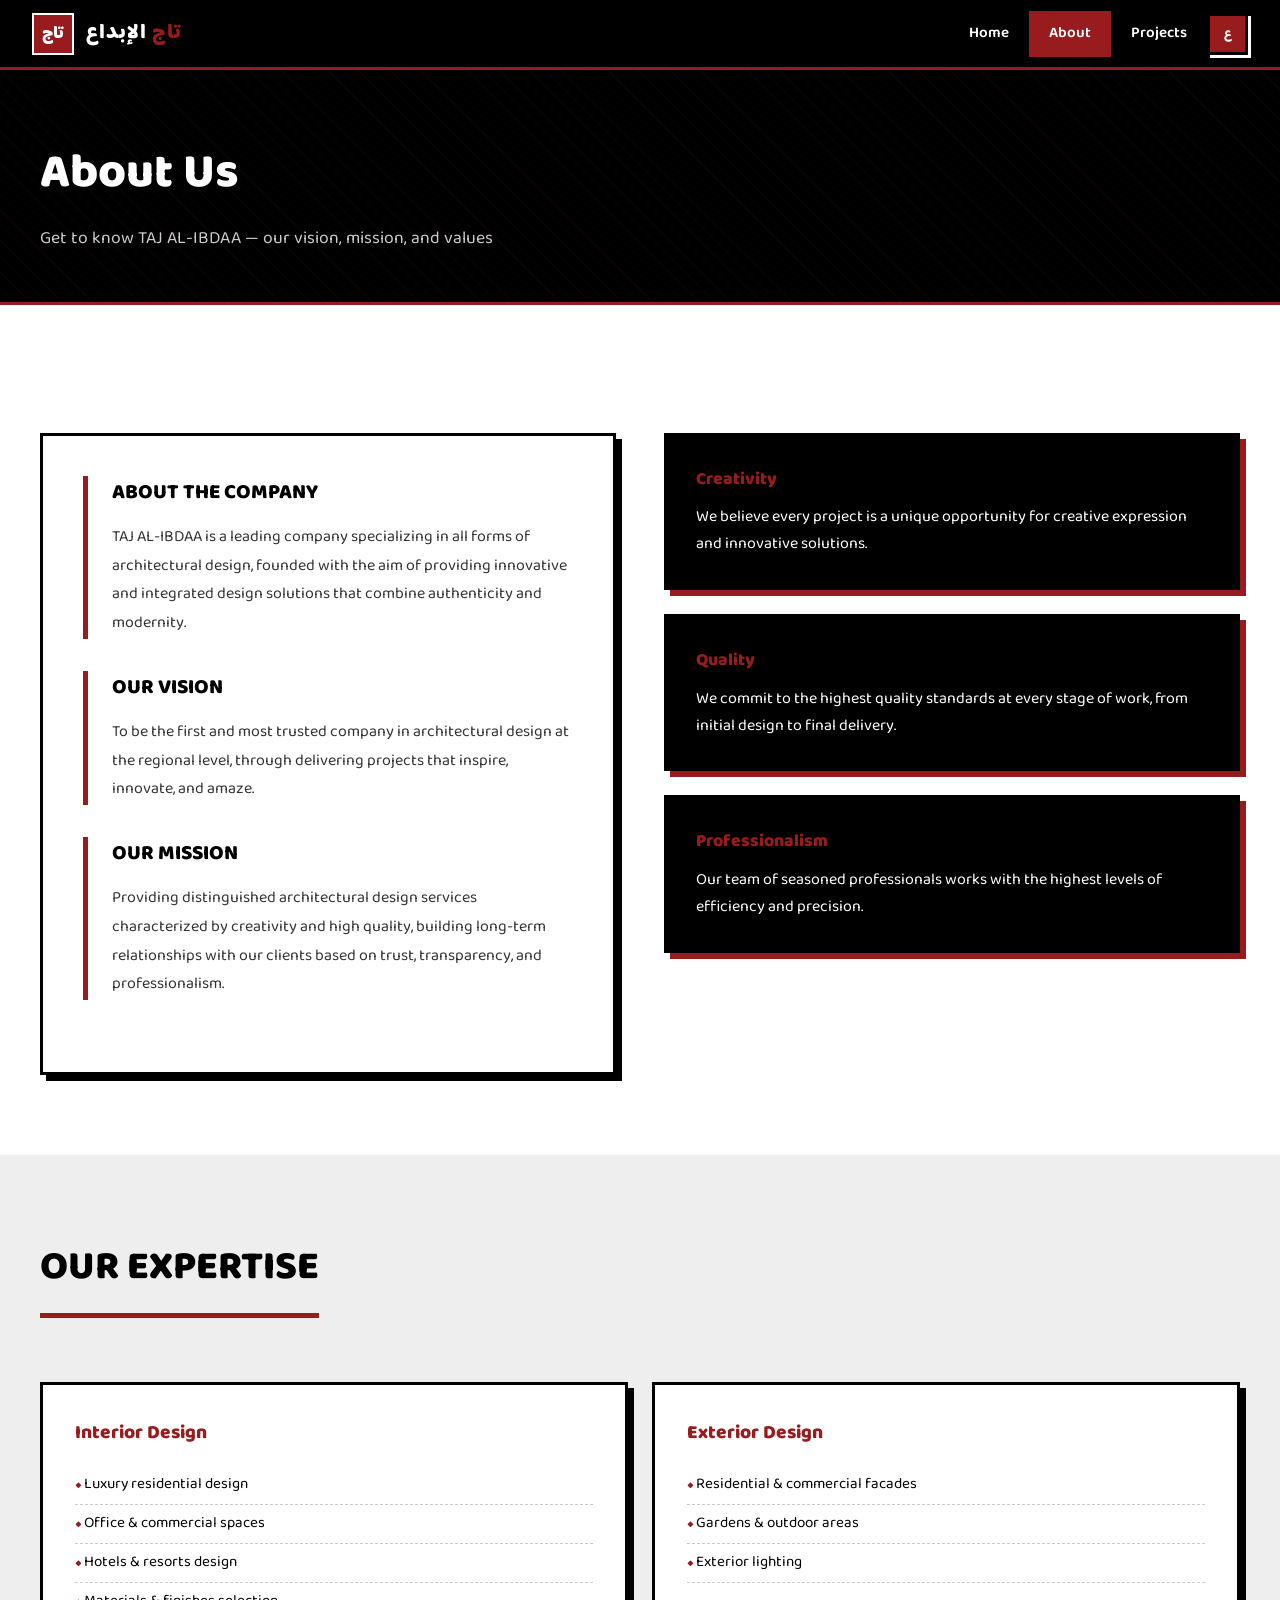
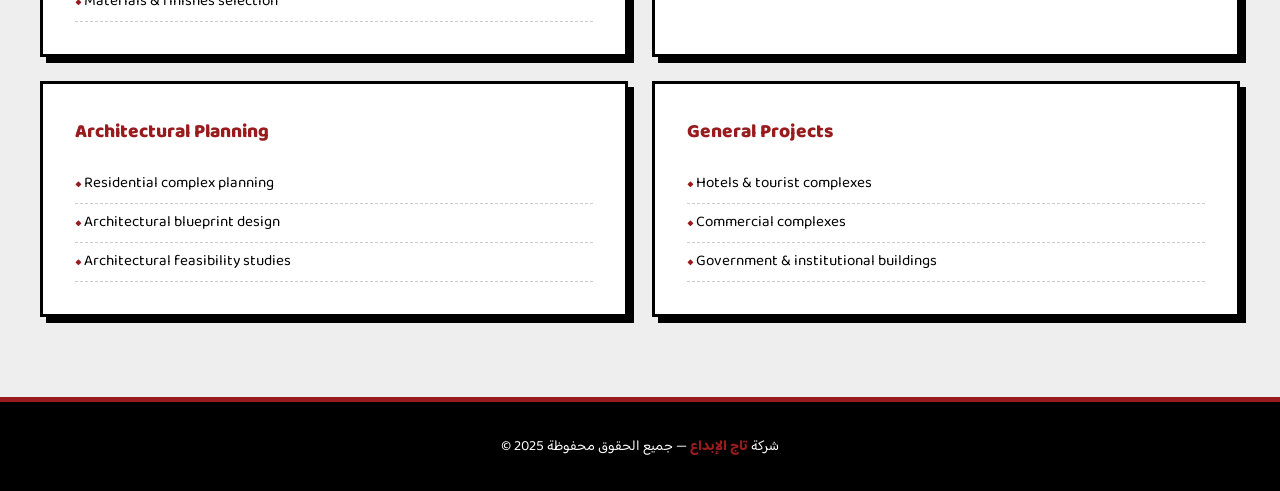
==== about.html @ f5212aac "Add files via upload" ====
<!DOCTYPE html>
<html lang="ar" dir="rtl">
<head>
<meta charset="UTF-8"><meta name="viewport" content="width=device-width, initial-scale=1.0">
<title>من نحن | تاج الإبداع</title>
<link rel="stylesheet" href="style.css">
<style>
.about-grid{display:grid;grid-template-columns:1fr 1fr;gap:3rem;margin-top:3rem}
.about-left{border:var(--border);padding:2.5rem;box-shadow:var(--shadow)}
.about-block{border-right:5px solid var(--red);padding-right:1.5rem;margin-bottom:2rem}
html[dir="ltr"] .about-block{border-right:none;border-left:5px solid var(--red);padding-right:0;padding-left:1.5rem}
.about-block h3{font-size:1.3rem;font-weight:800;text-transform:uppercase;margin-bottom:.8rem}
.about-block p{font-size:1rem;line-height:1.8;color:var(--gray-mid)}
.about-right{display:flex;flex-direction:column;gap:1.5rem}
.value-card{background:var(--black);color:var(--white);border:var(--border);padding:1.8rem;box-shadow:var(--shadow-red);transition:all .2s}
.value-card:hover{transform:translate(-3px,-3px);box-shadow:9px 9px 0 var(--red)}
.value-card h4{font-size:1.1rem;font-weight:800;color:var(--red);margin-bottom:.6rem}
.services-detail{padding:5rem 2rem;background:var(--gray-light)}
.services-detail-grid{display:grid;grid-template-columns:repeat(2,1fr);gap:1.5rem;margin-top:2rem}
.sd-card{background:var(--white);border:var(--border);box-shadow:var(--shadow);padding:2rem}
.sd-card h3{font-size:1.2rem;font-weight:800;margin-bottom:1rem;color:var(--red)}
.sd-card ul{list-style:none;padding:0}
.sd-card ul li{padding:6px 0;border-bottom:1px dashed #ccc;font-size:.95rem}
.sd-card ul li::before{content:"◆ ";color:var(--red);font-size:.7rem}
@media(max-width:900px){.about-grid{grid-template-columns:1fr}.services-detail-grid{grid-template-columns:1fr}}
</style>
</head>
<body>
<nav>
  <a href="index.html" class="nav-logo"><div style="width:42px;height:42px;background:var(--red);border:2px solid white;display:flex;align-items:center;justify-content:center;font-weight:800;color:white;font-size:1.1rem;">تاج</div><div class="nav-logo-text"><span>تاج</span> الإبداع</div></a>
  <div class="hamburger" onclick="toggleMenu()"><span></span><span></span><span></span></div>
  <ul class="nav-links" id="navLinks">
    <li><a href="index.html" data-ar="الرئيسية" data-en="Home">الرئيسية</a></li>
    <li><a href="about.html" class="active" data-ar="من نحن" data-en="About">من نحن</a></li>
    <li><a href="projects.html" data-ar="الأعمال" data-en="Projects">الأعمال</a></li>
    <li><button class="lang-btn" onclick="toggleLang()" id="langBtn">EN</button></li>
  </ul>
</nav>

<div class="page-header">
  <div style="max-width:1200px;margin:0 auto">
    <h1 data-ar="من نحن" data-en="About Us">من نحن</h1>
    <p data-ar="تعرّف على شركة تاج الإبداع — رؤيتنا، رسالتنا، وقيمنا" data-en="Get to know TAJ AL-IBDAA — our vision, mission, and values">تعرّف على شركة تاج الإبداع — رؤيتنا، رسالتنا، وقيمنا</p>
  </div>
</div>

<section style="padding:5rem 2rem">
  <div style="max-width:1200px;margin:0 auto">
    <div class="about-grid">
      <div class="about-left">
        <div class="about-block">
          <h3 data-ar="عن الشركة" data-en="About the Company">عن الشركة</h3>
          <p data-ar="شركة تاج الإبداع هي شركة رائدة متخصصة في مجال التصميم المعماري بكافة أشكاله، تأسست بهدف تقديم حلول تصميمية مبتكرة ومتكاملة تجمع بين الأصالة والمعاصرة، وتلبي تطلعات العملاء وتتجاوز توقعاتهم." data-en="TAJ AL-IBDAA is a leading company specializing in all forms of architectural design, founded with the aim of providing innovative and integrated design solutions that combine authenticity and modernity.">شركة تاج الإبداع هي شركة رائدة متخصصة في مجال التصميم المعماري بكافة أشكاله، تأسست بهدف تقديم حلول تصميمية مبتكرة ومتكاملة تجمع بين الأصالة والمعاصرة.</p>
        </div>
        <div class="about-block">
          <h3 data-ar="رؤيتنا" data-en="Our Vision">رؤيتنا</h3>
          <p data-ar="أن نكون الشركة الأولى والأكثر ثقة في مجال التصميم المعماري على المستوى الإقليمي، من خلال تقديم مشاريع تُلهم وتبتكر وتُدهش." data-en="To be the first and most trusted company in architectural design at the regional level, through delivering projects that inspire, innovate, and amaze.">أن نكون الشركة الأولى والأكثر ثقة في مجال التصميم المعماري على المستوى الإقليمي.</p>
        </div>
        <div class="about-block">
          <h3 data-ar="رسالتنا" data-en="Our Mission">رسالتنا</h3>
          <p data-ar="تقديم خدمات تصميم معماري متميزة تتسم بالإبداع والجودة العالية، وبناء علاقات طويلة الأمد مع عملائنا قائمة على الثقة والشفافية والاحترافية." data-en="Providing distinguished architectural design services characterized by creativity and high quality, building long-term relationships with our clients based on trust, transparency, and professionalism.">تقديم خدمات تصميم معماري متميزة تتسم بالإبداع والجودة العالية وبناء علاقات طويلة الأمد مع عملائنا.</p>
        </div>
      </div>
      <div class="about-right">
        <div class="value-card"><h4 data-ar="الإبداع" data-en="Creativity">الإبداع</h4><p data-ar="نؤمن بأن كل مشروع هو فرصة فريدة للتعبير الإبداعي وتقديم حلول مبتكرة تتجاوز المألوف." data-en="We believe every project is a unique opportunity for creative expression and innovative solutions.">نؤمن بأن كل مشروع فرصة فريدة للتعبير الإبداعي وتقديم حلول تتجاوز المألوف.</p></div>
        <div class="value-card"><h4 data-ar="الجودة" data-en="Quality">الجودة</h4><p data-ar="نلتزم بأعلى معايير الجودة في كل مرحلة من مراحل العمل، من التصميم الأولي حتى التسليم النهائي." data-en="We commit to the highest quality standards at every stage of work, from initial design to final delivery.">نلتزم بأعلى معايير الجودة في كل مرحلة من مراحل العمل.</p></div>
        <div class="value-card"><h4 data-ar="الاحترافية" data-en="Professionalism">الاحترافية</h4><p data-ar="فريقنا من المحترفين المتمرسين يعمل بأعلى درجات الكفاءة والدقة لضمان رضا العملاء الكامل." data-en="Our team of seasoned professionals works with the highest levels of efficiency and precision.">فريقنا يعمل بأعلى درجات الكفاءة والدقة لضمان رضا العملاء الكامل.</p></div>
      </div>
    </div>
  </div>
</section>

<section class="services-detail">
  <div style="max-width:1200px;margin:0 auto">
    <div class="brut-section-title" data-ar="مجالات العمل" data-en="Our Expertise">مجالات العمل</div>
    <div class="services-detail-grid">
      <div class="sd-card">
        <h3 data-ar="التصميم الداخلي" data-en="Interior Design">التصميم الداخلي</h3>
        <ul>
          <li data-ar="تصميم المساكن الفاخرة" data-en="Luxury residential design">تصميم المساكن الفاخرة</li>
          <li data-ar="تصميم المكاتب والمساحات التجارية" data-en="Office & commercial spaces">تصميم المكاتب والمساحات التجارية</li>
          <li data-ar="تصميم الفنادق والمنتجعات" data-en="Hotels & resorts design">تصميم الفنادق والمنتجعات</li>
          <li data-ar="اختيار المواد والتشطيبات" data-en="Materials & finishes selection">اختيار المواد والتشطيبات</li>
        </ul>
      </div>
      <div class="sd-card">
        <h3 data-ar="التصميم الخارجي" data-en="Exterior Design">التصميم الخارجي</h3>
        <ul>
          <li data-ar="واجهات المباني السكنية والتجارية" data-en="Residential & commercial facades">واجهات المباني السكنية والتجارية</li>
          <li data-ar="تصميم الحدائق والمناطق الخارجية" data-en="Gardens & outdoor areas">تصميم الحدائق والمناطق الخارجية</li>
          <li data-ar="إضاءة المباني الخارجية" data-en="Exterior lighting">إضاءة المباني الخارجية</li>
        </ul>
      </div>
      <div class="sd-card">
        <h3 data-ar="التخطيط المعماري" data-en="Architectural Planning">التخطيط المعماري</h3>
        <ul>
          <li data-ar="تخطيط المجمعات السكنية" data-en="Residential complex planning">تخطيط المجمعات السكنية</li>
          <li data-ar="تصميم المخططات المعمارية" data-en="Architectural blueprint design">تصميم المخططات المعمارية</li>
          <li data-ar="دراسات الجدوى المعمارية" data-en="Architectural feasibility studies">دراسات الجدوى المعمارية</li>
        </ul>
      </div>
      <div class="sd-card">
        <h3 data-ar="المشاريع العامة" data-en="General Projects">المشاريع العامة</h3>
        <ul>
          <li data-ar="الفنادق والمجمعات السياحية" data-en="Hotels & tourist complexes">الفنادق والمجمعات السياحية</li>
          <li data-ar="المجمعات التجارية" data-en="Commercial complexes">المجمعات التجارية</li>
          <li data-ar="المباني الحكومية والمؤسسية" data-en="Government & institutional buildings">المباني الحكومية والمؤسسية</li>
        </ul>
      </div>
    </div>
  </div>
</section>

<footer><p>© 2025 شركة <span>تاج الإبداع</span> — جميع الحقوق محفوظة</p></footer>

<script>
let lang=localStorage.getItem('taj_lang')||(navigator.language.startsWith('ar')?'ar':'en');
function applyLang(){document.documentElement.lang=lang;document.documentElement.dir=lang==='ar'?'rtl':'ltr';document.getElementById('langBtn').textContent=lang==='ar'?'EN':'ع';document.querySelectorAll('[data-ar]').forEach(el=>{el.innerHTML=lang==='ar'?el.dataset.ar:el.dataset.en});}
window.toggleLang=()=>{lang=lang==='ar'?'en':'ar';localStorage.setItem('taj_lang',lang);applyLang();}
window.toggleMenu=()=>document.getElementById('navLinks').classList.toggle('open');
applyLang();
</script>
</body>
</html>
---- style.css ----
/* ===== TAJ AL-IBDAA — BRUTALISM DESIGN SYSTEM ===== */
@import url('https://fonts.googleapis.com/css2?family=Baloo+Bhaijaan+2:wght@400;500;600;700;800&display=swap');

:root {
  --red: #981B1E;
  --red-dark: #6B1214;
  --red-light: #C02428;
  --red-pale: #f5e0e0;
  --black: #000000;
  --white: #FFFFFF;
  --gray: #1a1a1a;
  --gray-mid: #333333;
  --gray-light: #eeeeee;
  --border: 3px solid #000;
  --border-red: 3px solid #981B1E;
  --shadow: 6px 6px 0px #000;
  --shadow-red: 6px 6px 0px #981B1E;
  --font: 'Baloo Bhaijaan 2', sans-serif;
}

* {
  margin: 0; padding: 0;
  box-sizing: border-box;
  font-family: var(--font);
}

html, body {
  background: var(--white);
  color: var(--black);
  overflow-x: hidden;
}

html[dir="rtl"] body { direction: rtl; }

/* NAV */
nav {
  background: var(--black);
  border-bottom: var(--border-red);
  padding: 0 2rem;
  display: flex;
  align-items: center;
  justify-content: space-between;
  height: 70px;
  position: sticky;
  top: 0;
  z-index: 1000;
}
.nav-logo {
  display: flex;
  align-items: center;
  gap: 12px;
  text-decoration: none;
}
.nav-logo-text {
  color: var(--white);
  font-size: 1.3rem;
  font-weight: 800;
  letter-spacing: 1px;
}
.nav-logo-text span { color: var(--red); }
.nav-links {
  display: flex;
  align-items: center;
  gap: 0;
  list-style: none;
}
.nav-links a {
  color: var(--white);
  text-decoration: none;
  font-weight: 600;
  font-size: 0.95rem;
  padding: 8px 18px;
  border: 2px solid transparent;
  transition: all 0.15s;
  display: block;
}
.nav-links a:hover, .nav-links a.active {
  background: var(--red);
  border-color: var(--red);
  color: var(--white);
}
.lang-btn {
  background: var(--red);
  color: var(--white);
  border: var(--border);
  padding: 6px 14px;
  font-weight: 700;
  cursor: pointer;
  font-family: var(--font);
  font-size: 0.85rem;
  transition: all 0.15s;
  box-shadow: 3px 3px 0 var(--white);
}
.lang-btn:hover { background: var(--red-dark); transform: translate(-2px,-2px); box-shadow: 5px 5px 0 var(--white); }

/* BRUTALISM COMPONENTS */
.brut-btn {
  background: var(--black);
  color: var(--white);
  border: var(--border);
  padding: 12px 28px;
  font-weight: 700;
  font-size: 1rem;
  cursor: pointer;
  font-family: var(--font);
  box-shadow: var(--shadow);
  transition: all 0.15s;
  display: inline-block;
  text-decoration: none;
}
.brut-btn:hover { transform: translate(-3px,-3px); box-shadow: 9px 9px 0 #000; }
.brut-btn.red { background: var(--red); box-shadow: var(--shadow-red); }
.brut-btn.red:hover { box-shadow: 9px 9px 0 var(--red); }
.brut-btn.outline { background: transparent; color: var(--black); }
.brut-btn.white { background: var(--white); color: var(--black); box-shadow: 6px 6px 0 var(--red); }
.brut-btn.white:hover { box-shadow: 9px 9px 0 var(--red); }

.brut-card {
  background: var(--white);
  border: var(--border);
  box-shadow: var(--shadow);
  padding: 2rem;
  transition: all 0.15s;
}
.brut-card:hover { transform: translate(-3px,-3px); box-shadow: 9px 9px 0 #000; }
.brut-card.red { border-color: var(--red); box-shadow: var(--shadow-red); }
.brut-card.red:hover { box-shadow: 9px 9px 0 var(--red); }

.brut-input {
  background: var(--white);
  border: var(--border);
  padding: 10px 14px;
  font-family: var(--font);
  font-size: 0.95rem;
  width: 100%;
  outline: none;
  transition: all 0.15s;
}
.brut-input:focus { box-shadow: 4px 4px 0 var(--red); }
.brut-select {
  background: var(--white);
  border: var(--border);
  padding: 10px 14px;
  font-family: var(--font);
  font-size: 0.95rem;
  width: 100%;
  outline: none;
  cursor: pointer;
}

.brut-section-title {
  font-size: 2.5rem;
  font-weight: 800;
  text-transform: uppercase;
  border-bottom: 5px solid var(--red);
  padding-bottom: 10px;
  margin-bottom: 2rem;
  display: inline-block;
}

/* PAGE HEADER */
.page-header {
  background: var(--black);
  color: var(--white);
  padding: 4rem 2rem 3rem;
  border-bottom: var(--border-red);
  position: relative;
  overflow: hidden;
}
.page-header::before {
  content: '';
  position: absolute; inset: 0;
  background: repeating-linear-gradient(45deg, transparent, transparent 10px, rgba(152,27,30,0.08) 10px, rgba(152,27,30,0.08) 11px);
}
.page-header h1 { font-size: 3rem; font-weight: 800; position: relative; }
.page-header p { font-size: 1.1rem; opacity: 0.8; position: relative; margin-top: 8px; }

/* FOOTER */
footer {
  background: var(--black);
  color: var(--white);
  border-top: 5px solid var(--red);
  padding: 2rem;
  text-align: center;
  font-size: 0.9rem;
}
footer span { color: var(--red); font-weight: 700; }

/* HAMBURGER */
.hamburger { display: none; flex-direction: column; gap: 5px; cursor: pointer; }
.hamburger span { width: 28px; height: 3px; background: white; display: block; }

/* TABLE */
.brut-table { width: 100%; border-collapse: collapse; }
.brut-table th { background: var(--black); color: var(--white); padding: 10px 14px; text-align: right; font-weight: 700; border: 2px solid var(--black); }
.brut-table td { padding: 10px 14px; border: 2px solid var(--black); vertical-align: middle; }
.brut-table tr:nth-child(even) td { background: var(--gray-light); }
.brut-table tr:hover td { background: var(--red-pale); }

/* BADGE */
.badge { display: inline-block; padding: 3px 10px; font-size: 0.75rem; font-weight: 700; border: 2px solid var(--black); }
.badge.success { background: #d4edda; }
.badge.warning { background: #fff3cd; }
.badge.danger { background: #f8d7da; }

/* MODAL */
.modal-overlay {
  display: none;
  position: fixed; inset: 0;
  background: rgba(0,0,0,0.7);
  z-index: 9999;
  align-items: center;
  justify-content: center;
  padding: 1rem;
}
.modal-overlay.active { display: flex; }
.modal-box {
  background: var(--white);
  border: 3px solid var(--black);
  box-shadow: 8px 8px 0 var(--red);
  max-width: 600px;
  width: 100%;
  max-height: 90vh;
  overflow-y: auto;
  padding: 2rem;
}
.modal-header { display: flex; justify-content: space-between; align-items: center; margin-bottom: 1.5rem; border-bottom: 3px solid var(--black); padding-bottom: 1rem; }
.modal-close { background: none; border: 2px solid var(--black); width: 32px; height: 32px; cursor: pointer; font-size: 1.2rem; font-weight: 800; }
.modal-close:hover { background: var(--red); color: white; }

/* FORM GROUP */
.form-group { margin-bottom: 1.2rem; }
.form-group label { display: block; font-weight: 700; margin-bottom: 6px; font-size: 0.9rem; }

/* TOAST */
.toast {
  position: fixed;
  bottom: 2rem; left: 50%;
  transform: translateX(-50%);
  background: var(--black);
  color: var(--white);
  padding: 14px 28px;
  border: 3px solid var(--red);
  font-weight: 700;
  z-index: 99999;
  opacity: 0;
  transition: opacity 0.3s;
  pointer-events: none;
}
.toast.show { opacity: 1; }

@media (max-width: 768px) {
  .hamburger { display: flex; }
  .nav-links {
    display: none;
    position: absolute;
    top: 70px; left: 0; right: 0;
    background: var(--black);
    flex-direction: column;
    border-top: var(--border-red);
    gap: 0;
  }
  .nav-links.open { display: flex; }
  .nav-links a { padding: 14px 2rem; border-bottom: 1px solid var(--gray-mid); }
  .page-header h1 { font-size: 2rem; }
  .brut-section-title { font-size: 1.8rem; }
}
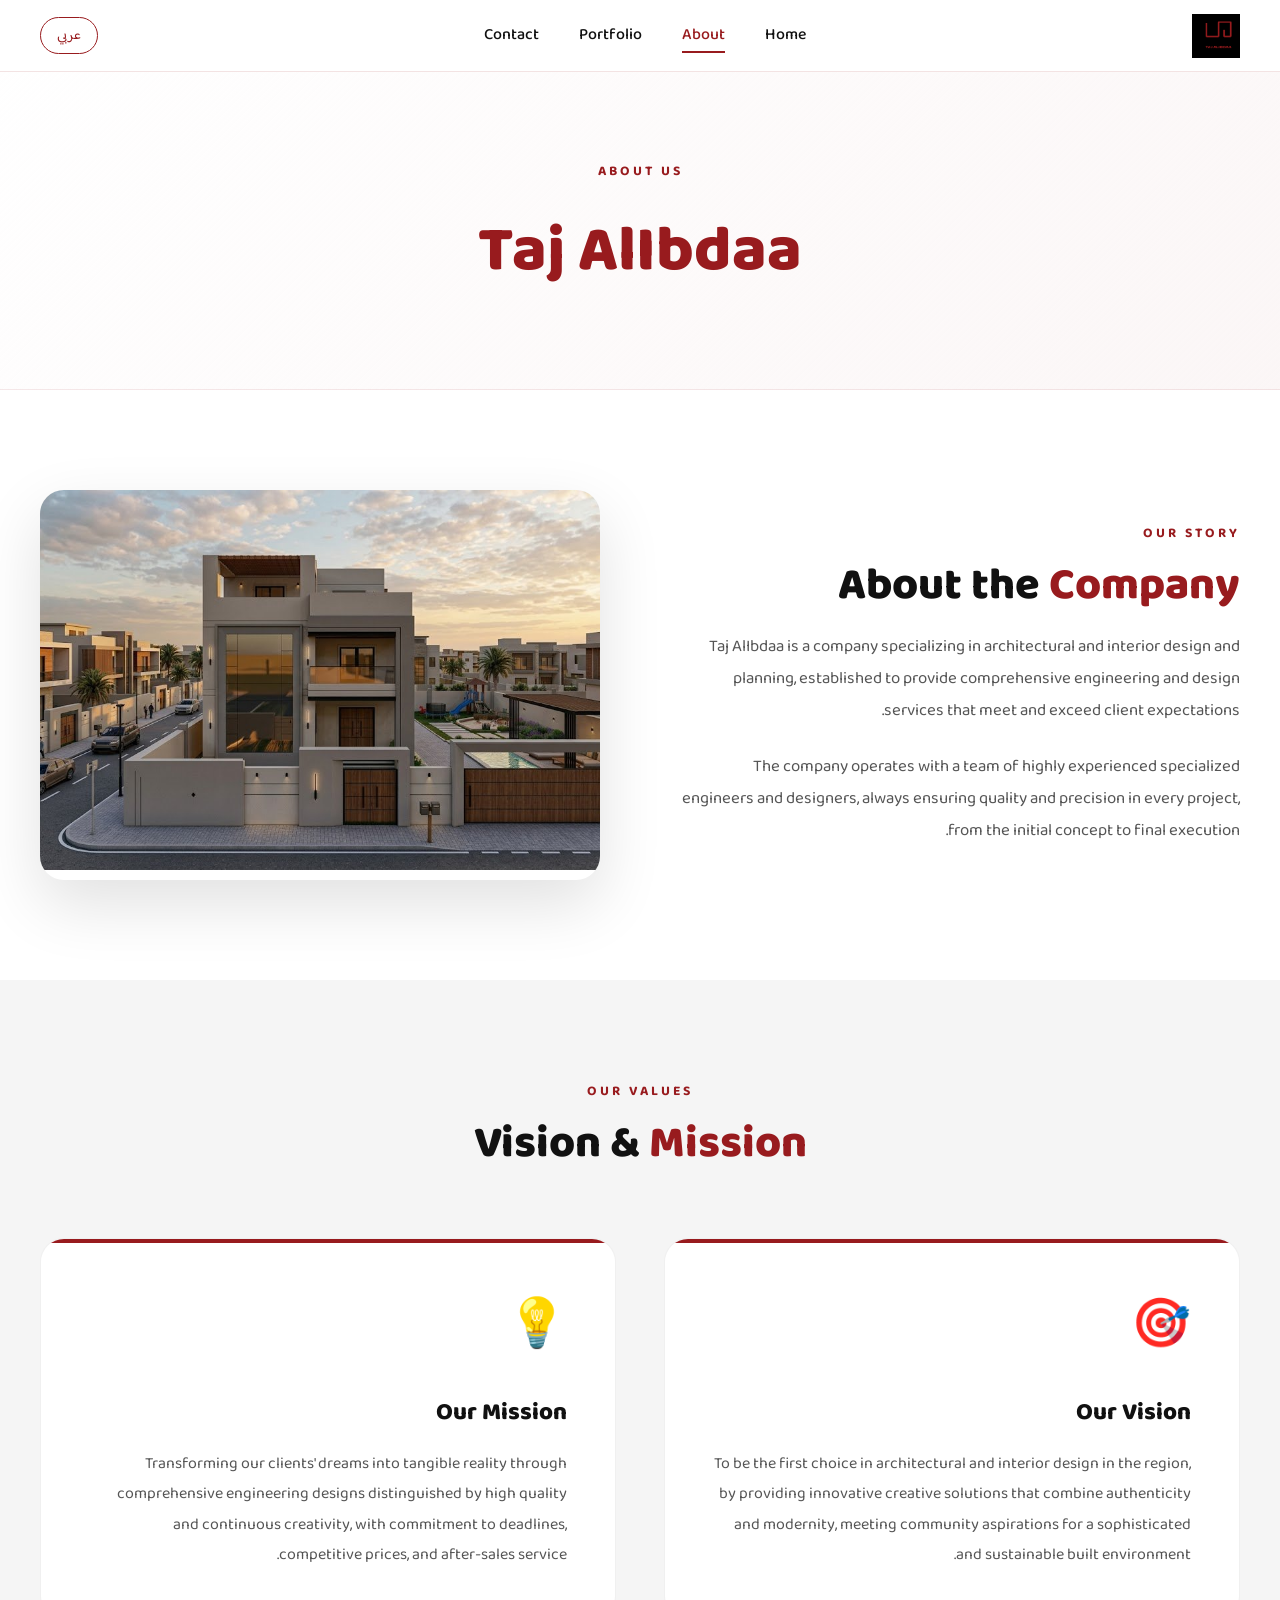
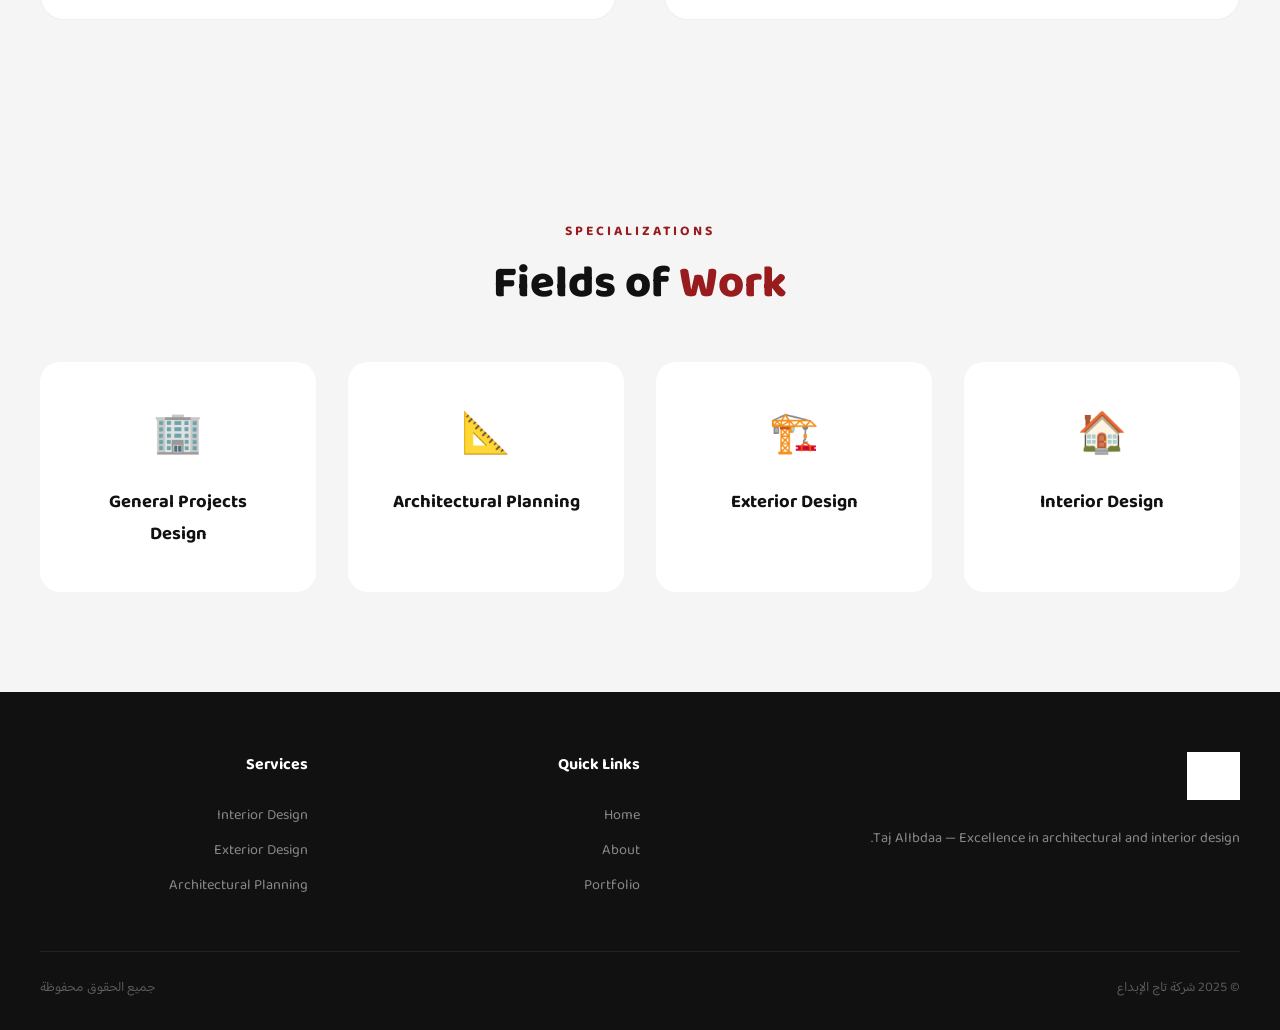
==== commit 6d2c9c01: "Add files via upload" ====
--- a/about.html
+++ b/about.html
@@ -1,124 +1,226 @@
 <!DOCTYPE html>
 <html lang="ar" dir="rtl">
 <head>
-<meta charset="UTF-8"><meta name="viewport" content="width=device-width, initial-scale=1.0">
+<meta charset="UTF-8">
+<meta name="viewport" content="width=device-width, initial-scale=1.0">
 <title>من نحن | تاج الإبداع</title>
-<link rel="stylesheet" href="style.css">
+<link href="https://fonts.googleapis.com/css2?family=Baloo+Bhaijaan+2:wght@400;500;600;700;800&display=swap" rel="stylesheet">
 <style>
-.about-grid{display:grid;grid-template-columns:1fr 1fr;gap:3rem;margin-top:3rem}
-.about-left{border:var(--border);padding:2.5rem;box-shadow:var(--shadow)}
-.about-block{border-right:5px solid var(--red);padding-right:1.5rem;margin-bottom:2rem}
-html[dir="ltr"] .about-block{border-right:none;border-left:5px solid var(--red);padding-right:0;padding-left:1.5rem}
-.about-block h3{font-size:1.3rem;font-weight:800;text-transform:uppercase;margin-bottom:.8rem}
-.about-block p{font-size:1rem;line-height:1.8;color:var(--gray-mid)}
-.about-right{display:flex;flex-direction:column;gap:1.5rem}
-.value-card{background:var(--black);color:var(--white);border:var(--border);padding:1.8rem;box-shadow:var(--shadow-red);transition:all .2s}
-.value-card:hover{transform:translate(-3px,-3px);box-shadow:9px 9px 0 var(--red)}
-.value-card h4{font-size:1.1rem;font-weight:800;color:var(--red);margin-bottom:.6rem}
-.services-detail{padding:5rem 2rem;background:var(--gray-light)}
-.services-detail-grid{display:grid;grid-template-columns:repeat(2,1fr);gap:1.5rem;margin-top:2rem}
-.sd-card{background:var(--white);border:var(--border);box-shadow:var(--shadow);padding:2rem}
-.sd-card h3{font-size:1.2rem;font-weight:800;margin-bottom:1rem;color:var(--red)}
-.sd-card ul{list-style:none;padding:0}
-.sd-card ul li{padding:6px 0;border-bottom:1px dashed #ccc;font-size:.95rem}
-.sd-card ul li::before{content:"◆ ";color:var(--red);font-size:.7rem}
-@media(max-width:900px){.about-grid{grid-template-columns:1fr}.services-detail-grid{grid-template-columns:1fr}}
+:root {--wine:#981B1E;--wine-dark:#7a1518;--black:#111111;--gray:#555;--light-gray:#f5f5f5;--white:#fff;--font:'Baloo Bhaijaan 2',sans-serif;--transition:0.4s cubic-bezier(0.4,0,0.2,1);}
+*,*::before,*::after{box-sizing:border-box;margin:0;padding:0;}
+html{scroll-behavior:smooth;}
+body{font-family:var(--font);background:var(--white);color:var(--black);overflow-x:hidden;direction:rtl;}
+nav{position:fixed;top:0;left:0;right:0;z-index:1000;background:rgba(255,255,255,0.95);backdrop-filter:blur(12px);border-bottom:1px solid rgba(152,27,30,0.12);padding:0 2rem;height:72px;display:flex;align-items:center;justify-content:center;transition:box-shadow var(--transition);}
+nav.scrolled{box-shadow:0 4px 24px rgba(152,27,30,0.1);}
+.nav-inner{width:100%;max-width:1200px;display:flex;align-items:center;justify-content:space-between;}
+.nav-logo{display:flex;align-items:center;gap:10px;text-decoration:none;}
+.nav-logo img{height:44px;width:auto;}
+.nav-links{display:flex;align-items:center;gap:2.5rem;list-style:none;}
+.nav-links a{text-decoration:none;color:var(--black);font-weight:500;font-size:1rem;position:relative;padding-bottom:4px;transition:color var(--transition);}
+.nav-links a::after{content:'';position:absolute;bottom:0;right:0;left:0;height:2px;background:var(--wine);transform:scaleX(0);transform-origin:right;transition:transform var(--transition);}
+.nav-links a:hover{color:var(--wine);}
+.nav-links a:hover::after,.nav-links a.active::after{transform:scaleX(1);}
+.nav-links a.active{color:var(--wine);}
+.lang-btn{background:none;border:1.5px solid var(--wine);color:var(--wine);padding:5px 16px;border-radius:20px;cursor:pointer;font-family:var(--font);font-size:0.9rem;transition:all var(--transition);}
+.lang-btn:hover{background:var(--wine);color:var(--white);}
+.hamburger{display:none;flex-direction:column;gap:5px;cursor:pointer;background:none;border:none;padding:4px;}
+.hamburger span{display:block;width:24px;height:2px;background:var(--black);transition:all var(--transition);}
+.mobile-menu{display:none;position:fixed;top:72px;left:0;right:0;background:var(--white);border-bottom:1px solid rgba(152,27,30,0.12);padding:1rem 2rem 2rem;z-index:999;box-shadow:0 8px 32px rgba(0,0,0,0.1);}
+.mobile-menu.open{display:block;animation:slideDown 0.3s ease;}
+@keyframes slideDown{from{opacity:0;transform:translateY(-10px);}to{opacity:1;transform:translateY(0);}}
+.mobile-menu ul{list-style:none;}
+.mobile-menu ul li{padding:12px 0;border-bottom:1px solid #f0f0f0;}
+.mobile-menu ul li:last-child{border-bottom:none;}
+.mobile-menu ul li a{text-decoration:none;color:var(--black);font-size:1.1rem;font-weight:600;}
+/* PAGE HEADER */
+.page-header{padding:160px 2rem 80px;background:linear-gradient(135deg,#fff 0%,rgba(152,27,30,0.04) 100%);border-bottom:1px solid rgba(152,27,30,0.1);text-align:center;}
+.page-header .label{font-size:0.85rem;font-weight:700;letter-spacing:3px;text-transform:uppercase;color:var(--wine);margin-bottom:1rem;}
+.page-header h1{font-size:clamp(2.5rem,5vw,4rem);font-weight:800;}
+.page-header h1 span{color:var(--wine);}
+/* SECTIONS */
+section{padding:100px 2rem;}
+.container{max-width:1200px;margin:0 auto;}
+.section-label{font-size:0.85rem;font-weight:700;letter-spacing:3px;text-transform:uppercase;color:var(--wine);margin-bottom:1rem;}
+.section-title{font-size:clamp(1.8rem,3.5vw,2.8rem);font-weight:800;color:var(--black);margin-bottom:1rem;line-height:1.2;}
+.section-title span{color:var(--wine);}
+.section-desc{font-size:1.05rem;color:var(--gray);line-height:1.9;}
+/* MISSION VISION */
+.mv-grid{display:grid;grid-template-columns:1fr 1fr;gap:3rem;margin-top:4rem;}
+.mv-card{background:var(--white);border:1px solid rgba(0,0,0,0.06);border-radius:24px;padding:3rem;position:relative;overflow:hidden;transition:all var(--transition);}
+.mv-card::before{content:'';position:absolute;top:0;left:0;right:0;height:4px;background:var(--wine);}
+.mv-card:hover{box-shadow:0 20px 60px rgba(0,0,0,0.08);transform:translateY(-4px);}
+.mv-icon{font-size:3rem;margin-bottom:1.5rem;}
+.mv-card h3{font-size:1.5rem;font-weight:800;margin-bottom:1rem;}
+.mv-card p{color:var(--gray);line-height:1.9;}
+/* FIELDS */
+.fields-section{background:var(--light-gray);}
+.fields-grid{display:grid;grid-template-columns:repeat(auto-fit,minmax(250px,1fr));gap:2rem;margin-top:3rem;}
+.field-item{background:var(--white);border-radius:20px;padding:2.5rem;text-align:center;border:1px solid transparent;transition:all var(--transition);}
+.field-item:hover{border-color:rgba(152,27,30,0.2);box-shadow:0 12px 40px rgba(0,0,0,0.08);transform:translateY(-4px);}
+.field-icon{font-size:2.5rem;margin-bottom:1rem;}
+.field-item h4{font-size:1.15rem;font-weight:700;color:var(--black);}
+/* TIMELINE */
+.timeline{position:relative;padding-right:3rem;}
+.timeline::before{content:'';position:absolute;right:0;top:0;bottom:0;width:2px;background:linear-gradient(to bottom,var(--wine),transparent);}
+.timeline-item{position:relative;padding-bottom:2.5rem;}
+.timeline-item::before{content:'';position:absolute;right:-3rem;top:4px;width:12px;height:12px;background:var(--wine);border-radius:50%;border:3px solid var(--white);box-shadow:0 0 0 2px var(--wine);}
+.timeline-item h4{font-size:1.1rem;font-weight:700;margin-bottom:0.5rem;}
+.timeline-item p{color:var(--gray);font-size:0.95rem;line-height:1.7;}
+/* TEAM */
+.team-grid{display:grid;grid-template-columns:repeat(auto-fit,minmax(200px,1fr));gap:2rem;margin-top:3rem;}
+.team-card{text-align:center;padding:2rem;border-radius:20px;background:var(--white);border:1px solid rgba(0,0,0,0.06);transition:all var(--transition);}
+.team-card:hover{box-shadow:0 12px 40px rgba(0,0,0,0.08);transform:translateY(-4px);}
+.team-avatar{width:80px;height:80px;background:rgba(152,27,30,0.1);border-radius:50%;display:flex;align-items:center;justify-content:center;font-size:2rem;margin:0 auto 1rem;}
+.team-card h4{font-size:1rem;font-weight:700;}
+.team-card span{font-size:0.85rem;color:var(--wine);}
+/* FOOTER */
+footer{background:var(--black);padding:60px 2rem 30px;color:rgba(255,255,255,0.7);}
+.footer-inner{max-width:1200px;margin:0 auto;display:grid;grid-template-columns:2fr 1fr 1fr;gap:4rem;}
+.footer-brand img{height:48px;margin-bottom:1rem;filter:brightness(0) invert(1);}
+.footer-brand p{font-size:0.9rem;line-height:1.8;color:rgba(255,255,255,0.5);}
+.footer-col h4{color:var(--white);font-weight:700;margin-bottom:1.2rem;}
+.footer-col ul{list-style:none;}
+.footer-col ul li{padding:4px 0;}
+.footer-col ul li a{color:rgba(255,255,255,0.5);text-decoration:none;transition:color var(--transition);font-size:0.9rem;}
+.footer-col ul li a:hover{color:var(--wine);}
+.footer-bottom{max-width:1200px;margin:3rem auto 0;padding-top:1.5rem;border-top:1px solid rgba(255,255,255,0.08);display:flex;justify-content:space-between;align-items:center;font-size:0.85rem;color:rgba(255,255,255,0.3);flex-wrap:wrap;gap:1rem;}
+@media(max-width:768px){.mv-grid{grid-template-columns:1fr;}.footer-inner{grid-template-columns:1fr;}.footer-brand{grid-column:span 1;}.nav-links{display:none;}.hamburger{display:flex;}}
+/* Anim */
+.fade-in{opacity:0;transform:translateY(24px);transition:opacity 0.6s ease,transform 0.6s ease;}
+.fade-in.visible{opacity:1;transform:none;}
 </style>
 </head>
 <body>
-<nav>
-  <a href="index.html" class="nav-logo"><div style="width:42px;height:42px;background:var(--red);border:2px solid white;display:flex;align-items:center;justify-content:center;font-weight:800;color:white;font-size:1.1rem;">تاج</div><div class="nav-logo-text"><span>تاج</span> الإبداع</div></a>
-  <div class="hamburger" onclick="toggleMenu()"><span></span><span></span><span></span></div>
-  <ul class="nav-links" id="navLinks">
-    <li><a href="index.html" data-ar="الرئيسية" data-en="Home">الرئيسية</a></li>
-    <li><a href="about.html" class="active" data-ar="من نحن" data-en="About">من نحن</a></li>
-    <li><a href="projects.html" data-ar="الأعمال" data-en="Projects">الأعمال</a></li>
-    <li><button class="lang-btn" onclick="toggleLang()" id="langBtn">EN</button></li>
+<nav id="mainNav">
+  <div class="nav-inner">
+    <a href="index.html" class="nav-logo"><img src="[data-uri]" alt="تاج الإبداع"></a>
+    <ul class="nav-links" id="navLinks">
+      <li><a href="index.html" data-ar="الرئيسية" data-en="Home">الرئيسية</a></li>
+      <li><a href="about.html" class="active" data-ar="من نحن" data-en="About">من نحن</a></li>
+      <li><a href="projects.html" data-ar="الأعمال" data-en="Portfolio">الأعمال</a></li>
+      <li><a href="index.html#contact" data-ar="تواصل معنا" data-en="Contact">تواصل معنا</a></li>
+    </ul>
+    <div style="display:flex;gap:1rem;align-items:center;">
+      <button class="lang-btn" onclick="toggleLang()">EN</button>
+      <button class="hamburger" onclick="toggleMobile()"><span></span><span></span><span></span></button>
+    </div>
+  </div>
+</nav>
+<div class="mobile-menu" id="mobileMenu">
+  <ul>
+    <li><a href="index.html">الرئيسية</a></li>
+    <li><a href="about.html">من نحن</a></li>
+    <li><a href="projects.html">الأعمال</a></li>
   </ul>
-</nav>
-
+</div>
+
+<!-- PAGE HEADER -->
 <div class="page-header">
-  <div style="max-width:1200px;margin:0 auto">
-    <h1 data-ar="من نحن" data-en="About Us">من نحن</h1>
-    <p data-ar="تعرّف على شركة تاج الإبداع — رؤيتنا، رسالتنا، وقيمنا" data-en="Get to know TAJ AL-IBDAA — our vision, mission, and values">تعرّف على شركة تاج الإبداع — رؤيتنا، رسالتنا، وقيمنا</p>
-  </div>
+  <div class="label" data-ar="من نحن" data-en="About Us">من نحن</div>
+  <h1 data-ar="<span>تاج الإبداع</span>" data-en="<span>Taj AlIbdaa</span>"><span>تاج الإبداع</span></h1>
 </div>
 
-<section style="padding:5rem 2rem">
-  <div style="max-width:1200px;margin:0 auto">
-    <div class="about-grid">
-      <div class="about-left">
-        <div class="about-block">
-          <h3 data-ar="عن الشركة" data-en="About the Company">عن الشركة</h3>
-          <p data-ar="شركة تاج الإبداع هي شركة رائدة متخصصة في مجال التصميم المعماري بكافة أشكاله، تأسست بهدف تقديم حلول تصميمية مبتكرة ومتكاملة تجمع بين الأصالة والمعاصرة، وتلبي تطلعات العملاء وتتجاوز توقعاتهم." data-en="TAJ AL-IBDAA is a leading company specializing in all forms of architectural design, founded with the aim of providing innovative and integrated design solutions that combine authenticity and modernity.">شركة تاج الإبداع هي شركة رائدة متخصصة في مجال التصميم المعماري بكافة أشكاله، تأسست بهدف تقديم حلول تصميمية مبتكرة ومتكاملة تجمع بين الأصالة والمعاصرة.</p>
-        </div>
-        <div class="about-block">
-          <h3 data-ar="رؤيتنا" data-en="Our Vision">رؤيتنا</h3>
-          <p data-ar="أن نكون الشركة الأولى والأكثر ثقة في مجال التصميم المعماري على المستوى الإقليمي، من خلال تقديم مشاريع تُلهم وتبتكر وتُدهش." data-en="To be the first and most trusted company in architectural design at the regional level, through delivering projects that inspire, innovate, and amaze.">أن نكون الشركة الأولى والأكثر ثقة في مجال التصميم المعماري على المستوى الإقليمي.</p>
-        </div>
-        <div class="about-block">
-          <h3 data-ar="رسالتنا" data-en="Our Mission">رسالتنا</h3>
-          <p data-ar="تقديم خدمات تصميم معماري متميزة تتسم بالإبداع والجودة العالية، وبناء علاقات طويلة الأمد مع عملائنا قائمة على الثقة والشفافية والاحترافية." data-en="Providing distinguished architectural design services characterized by creativity and high quality, building long-term relationships with our clients based on trust, transparency, and professionalism.">تقديم خدمات تصميم معماري متميزة تتسم بالإبداع والجودة العالية وبناء علاقات طويلة الأمد مع عملائنا.</p>
-        </div>
-      </div>
-      <div class="about-right">
-        <div class="value-card"><h4 data-ar="الإبداع" data-en="Creativity">الإبداع</h4><p data-ar="نؤمن بأن كل مشروع هو فرصة فريدة للتعبير الإبداعي وتقديم حلول مبتكرة تتجاوز المألوف." data-en="We believe every project is a unique opportunity for creative expression and innovative solutions.">نؤمن بأن كل مشروع فرصة فريدة للتعبير الإبداعي وتقديم حلول تتجاوز المألوف.</p></div>
-        <div class="value-card"><h4 data-ar="الجودة" data-en="Quality">الجودة</h4><p data-ar="نلتزم بأعلى معايير الجودة في كل مرحلة من مراحل العمل، من التصميم الأولي حتى التسليم النهائي." data-en="We commit to the highest quality standards at every stage of work, from initial design to final delivery.">نلتزم بأعلى معايير الجودة في كل مرحلة من مراحل العمل.</p></div>
-        <div class="value-card"><h4 data-ar="الاحترافية" data-en="Professionalism">الاحترافية</h4><p data-ar="فريقنا من المحترفين المتمرسين يعمل بأعلى درجات الكفاءة والدقة لضمان رضا العملاء الكامل." data-en="Our team of seasoned professionals works with the highest levels of efficiency and precision.">فريقنا يعمل بأعلى درجات الكفاءة والدقة لضمان رضا العملاء الكامل.</p></div>
+<!-- ABOUT -->
+<section>
+  <div class="container">
+    <div style="display:grid;grid-template-columns:1fr 1fr;gap:5rem;align-items:center;" class="fade-in">
+      <div>
+        <div class="section-label" data-ar="قصتنا" data-en="Our Story">قصتنا</div>
+        <h2 class="section-title" data-ar="نبذة عن <span>الشركة</span>" data-en="About the <span>Company</span>">نبذة عن <span>الشركة</span></h2>
+        <p class="section-desc" style="margin-bottom:1.5rem;" data-ar="شركة تاج الإبداع هي شركة متخصصة في مجال التصميم المعماري والداخلي والتخطيط، تأسست بهدف تقديم خدمات هندسية وتصميمية متكاملة تلبي تطلعات عملائها وتتجاوز توقعاتهم." data-en="Taj AlIbdaa is a company specializing in architectural and interior design and planning, established to provide comprehensive engineering and design services that meet and exceed client expectations.">شركة تاج الإبداع هي شركة متخصصة في مجال التصميم المعماري والداخلي والتخطيط، تأسست بهدف تقديم خدمات هندسية وتصميمية متكاملة تلبي تطلعات عملائها وتتجاوز توقعاتهم.</p>
+        <p class="section-desc" data-ar="تعمل الشركة بفريق من المهندسين والمصممين المتخصصين ذوي الخبرة العالية، مع الحرص الدائم على الجودة والدقة في كل مشروع، بدءاً من مرحلة الفكرة وحتى التنفيذ النهائي." data-en="The company operates with a team of highly experienced specialized engineers and designers, always ensuring quality and precision in every project, from the initial concept to final execution.">تعمل الشركة بفريق من المهندسين والمصممين المتخصصين ذوي الخبرة العالية، مع الحرص الدائم على الجودة والدقة في كل مشروع، بدءاً من مرحلة الفكرة وحتى التنفيذ النهائي.</p>
+      </div>
+      <div style="border-radius:24px;overflow:hidden;box-shadow:0 24px 64px rgba(0,0,0,0.12);">
+        <img src="[data-uri]" alt="تاج الإبداع" style="width:100%;height:380px;object-fit:cover;">
       </div>
     </div>
   </div>
 </section>
 
-<section class="services-detail">
-  <div style="max-width:1200px;margin:0 auto">
-    <div class="brut-section-title" data-ar="مجالات العمل" data-en="Our Expertise">مجالات العمل</div>
-    <div class="services-detail-grid">
-      <div class="sd-card">
-        <h3 data-ar="التصميم الداخلي" data-en="Interior Design">التصميم الداخلي</h3>
-        <ul>
-          <li data-ar="تصميم المساكن الفاخرة" data-en="Luxury residential design">تصميم المساكن الفاخرة</li>
-          <li data-ar="تصميم المكاتب والمساحات التجارية" data-en="Office & commercial spaces">تصميم المكاتب والمساحات التجارية</li>
-          <li data-ar="تصميم الفنادق والمنتجعات" data-en="Hotels & resorts design">تصميم الفنادق والمنتجعات</li>
-          <li data-ar="اختيار المواد والتشطيبات" data-en="Materials & finishes selection">اختيار المواد والتشطيبات</li>
-        </ul>
-      </div>
-      <div class="sd-card">
-        <h3 data-ar="التصميم الخارجي" data-en="Exterior Design">التصميم الخارجي</h3>
-        <ul>
-          <li data-ar="واجهات المباني السكنية والتجارية" data-en="Residential & commercial facades">واجهات المباني السكنية والتجارية</li>
-          <li data-ar="تصميم الحدائق والمناطق الخارجية" data-en="Gardens & outdoor areas">تصميم الحدائق والمناطق الخارجية</li>
-          <li data-ar="إضاءة المباني الخارجية" data-en="Exterior lighting">إضاءة المباني الخارجية</li>
-        </ul>
-      </div>
-      <div class="sd-card">
-        <h3 data-ar="التخطيط المعماري" data-en="Architectural Planning">التخطيط المعماري</h3>
-        <ul>
-          <li data-ar="تخطيط المجمعات السكنية" data-en="Residential complex planning">تخطيط المجمعات السكنية</li>
-          <li data-ar="تصميم المخططات المعمارية" data-en="Architectural blueprint design">تصميم المخططات المعمارية</li>
-          <li data-ar="دراسات الجدوى المعمارية" data-en="Architectural feasibility studies">دراسات الجدوى المعمارية</li>
-        </ul>
-      </div>
-      <div class="sd-card">
-        <h3 data-ar="المشاريع العامة" data-en="General Projects">المشاريع العامة</h3>
-        <ul>
-          <li data-ar="الفنادق والمجمعات السياحية" data-en="Hotels & tourist complexes">الفنادق والمجمعات السياحية</li>
-          <li data-ar="المجمعات التجارية" data-en="Commercial complexes">المجمعات التجارية</li>
-          <li data-ar="المباني الحكومية والمؤسسية" data-en="Government & institutional buildings">المباني الحكومية والمؤسسية</li>
-        </ul>
+<!-- VISION / MISSION -->
+<section style="background:var(--light-gray);">
+  <div class="container">
+    <div style="text-align:center;">
+      <div class="section-label" data-ar="قيمنا" data-en="Our Values">قيمنا</div>
+      <h2 class="section-title" data-ar="رؤيتنا <span>ورسالتنا</span>" data-en="Vision &amp; <span>Mission</span>">رؤيتنا <span>ورسالتنا</span></h2>
+    </div>
+    <div class="mv-grid">
+      <div class="mv-card fade-in">
+        <div class="mv-icon">🎯</div>
+        <h3 data-ar="رؤيتنا" data-en="Our Vision">رؤيتنا</h3>
+        <p data-ar="أن نكون الخيار الأول في مجال التصميم المعماري والداخلي في المنطقة، من خلال تقديم حلول إبداعية مبتكرة تجمع بين الأصالة والحداثة، وتلبي تطلعات المجتمع نحو بيئة معمارية راقية ومستدامة." data-en="To be the first choice in architectural and interior design in the region, by providing innovative creative solutions that combine authenticity and modernity, meeting community aspirations for a sophisticated and sustainable built environment.">أن نكون الخيار الأول في مجال التصميم المعماري والداخلي في المنطقة، من خلال تقديم حلول إبداعية مبتكرة تجمع بين الأصالة والحداثة، وتلبي تطلعات المجتمع نحو بيئة معمارية راقية ومستدامة.</p>
+      </div>
+      <div class="mv-card fade-in">
+        <div class="mv-icon">💡</div>
+        <h3 data-ar="رسالتنا" data-en="Our Mission">رسالتنا</h3>
+        <p data-ar="تحويل أحلام عملائنا إلى واقع ملموس عبر تقديم تصاميم هندسية متكاملة تتميز بالجودة العالية والإبداع المتجدد، مع الالتزام بالمواعيد والأسعار التنافسية وخدمة ما بعد البيع." data-en="Transforming our clients' dreams into tangible reality through comprehensive engineering designs distinguished by high quality and continuous creativity, with commitment to deadlines, competitive prices, and after-sales service.">تحويل أحلام عملائنا إلى واقع ملموس عبر تقديم تصاميم هندسية متكاملة تتميز بالجودة العالية والإبداع المتجدد، مع الالتزام بالمواعيد والأسعار التنافسية وخدمة ما بعد البيع.</p>
       </div>
     </div>
   </div>
 </section>
 
-<footer><p>© 2025 شركة <span>تاج الإبداع</span> — جميع الحقوق محفوظة</p></footer>
+<!-- FIELDS -->
+<section class="fields-section">
+  <div class="container">
+    <div style="text-align:center;">
+      <div class="section-label" data-ar="تخصصاتنا" data-en="Specializations">تخصصاتنا</div>
+      <h2 class="section-title" data-ar="مجالات <span>العمل</span>" data-en="Fields of <span>Work</span>">مجالات <span>العمل</span></h2>
+    </div>
+    <div class="fields-grid">
+      <div class="field-item fade-in"><div class="field-icon">🏠</div><h4 data-ar="التصميم الداخلي" data-en="Interior Design">التصميم الداخلي</h4></div>
+      <div class="field-item fade-in"><div class="field-icon">🏗️</div><h4 data-ar="التصميم الخارجي" data-en="Exterior Design">التصميم الخارجي</h4></div>
+      <div class="field-item fade-in"><div class="field-icon">📐</div><h4 data-ar="التخطيط المعماري" data-en="Architectural Planning">التخطيط المعماري</h4></div>
+      <div class="field-item fade-in"><div class="field-icon">🏢</div><h4 data-ar="تصميم المشاريع العامة" data-en="General Projects Design">تصميم المشاريع العامة</h4></div>
+    </div>
+  </div>
+</section>
+
+<!-- FOOTER -->
+<footer>
+  <div class="footer-inner">
+    <div class="footer-brand">
+      <img src="[data-uri]" alt="تاج الإبداع">
+      <p data-ar="شركة تاج الإبداع — التميز في التصميم المعماري والداخلي." data-en="Taj AlIbdaa — Excellence in architectural and interior design.">شركة تاج الإبداع — التميز في التصميم المعماري والداخلي.</p>
+    </div>
+    <div class="footer-col">
+      <h4 data-ar="روابط سريعة" data-en="Quick Links">روابط سريعة</h4>
+      <ul>
+        <li><a href="index.html" data-ar="الرئيسية" data-en="Home">الرئيسية</a></li>
+        <li><a href="about.html" data-ar="من نحن" data-en="About">من نحن</a></li>
+        <li><a href="projects.html" data-ar="الأعمال" data-en="Portfolio">الأعمال</a></li>
+      </ul>
+    </div>
+    <div class="footer-col">
+      <h4 data-ar="الخدمات" data-en="Services">الخدمات</h4>
+      <ul>
+        <li><a href="index.html#services" data-ar="التصميم الداخلي" data-en="Interior Design">التصميم الداخلي</a></li>
+        <li><a href="index.html#services" data-ar="التصميم الخارجي" data-en="Exterior Design">التصميم الخارجي</a></li>
+        <li><a href="index.html#services" data-ar="التخطيط المعماري" data-en="Architectural Planning">التخطيط المعماري</a></li>
+      </ul>
+    </div>
+  </div>
+  <div class="footer-bottom">
+    <span>© 2025 شركة تاج الإبداع</span>
+    <span>جميع الحقوق محفوظة</span>
+  </div>
+</footer>
 
 <script>
-let lang=localStorage.getItem('taj_lang')||(navigator.language.startsWith('ar')?'ar':'en');
-function applyLang(){document.documentElement.lang=lang;document.documentElement.dir=lang==='ar'?'rtl':'ltr';document.getElementById('langBtn').textContent=lang==='ar'?'EN':'ع';document.querySelectorAll('[data-ar]').forEach(el=>{el.innerHTML=lang==='ar'?el.dataset.ar:el.dataset.en});}
-window.toggleLang=()=>{lang=lang==='ar'?'en':'ar';localStorage.setItem('taj_lang',lang);applyLang();}
-window.toggleMenu=()=>document.getElementById('navLinks').classList.toggle('open');
-applyLang();
+window.addEventListener('scroll',()=>{document.getElementById('mainNav').classList.toggle('scrolled',scrollY>50);});
+function toggleMobile(){document.getElementById('mobileMenu').classList.toggle('open');}
+const obs=new IntersectionObserver(e=>{e.forEach(i=>{if(i.isIntersecting){i.target.classList.add('visible');obs.unobserve(i.target);}})},{threshold:0.1});
+document.querySelectorAll('.fade-in').forEach(el=>obs.observe(el));
+let currentLang='ar';
+function toggleLang(){
+  currentLang=currentLang==='ar'?'en':'ar';
+  document.body.className=currentLang==='ar'?'lang-ar':'lang-en';
+  document.documentElement.lang=currentLang;
+  document.documentElement.dir=currentLang==='ar'?'rtl':'ltr';
+  document.querySelector('.lang-btn').textContent=currentLang==='ar'?'EN':'عربي';
+  document.querySelectorAll('[data-ar]').forEach(el=>{const t=el.getAttribute(`data-${currentLang}`);if(t)el.innerHTML=t;});
+}
+const browserLang=navigator.language||navigator.userLanguage;
+if(!browserLang.startsWith('ar'))toggleLang();
 </script>
 </body>
-</html>
+</html>
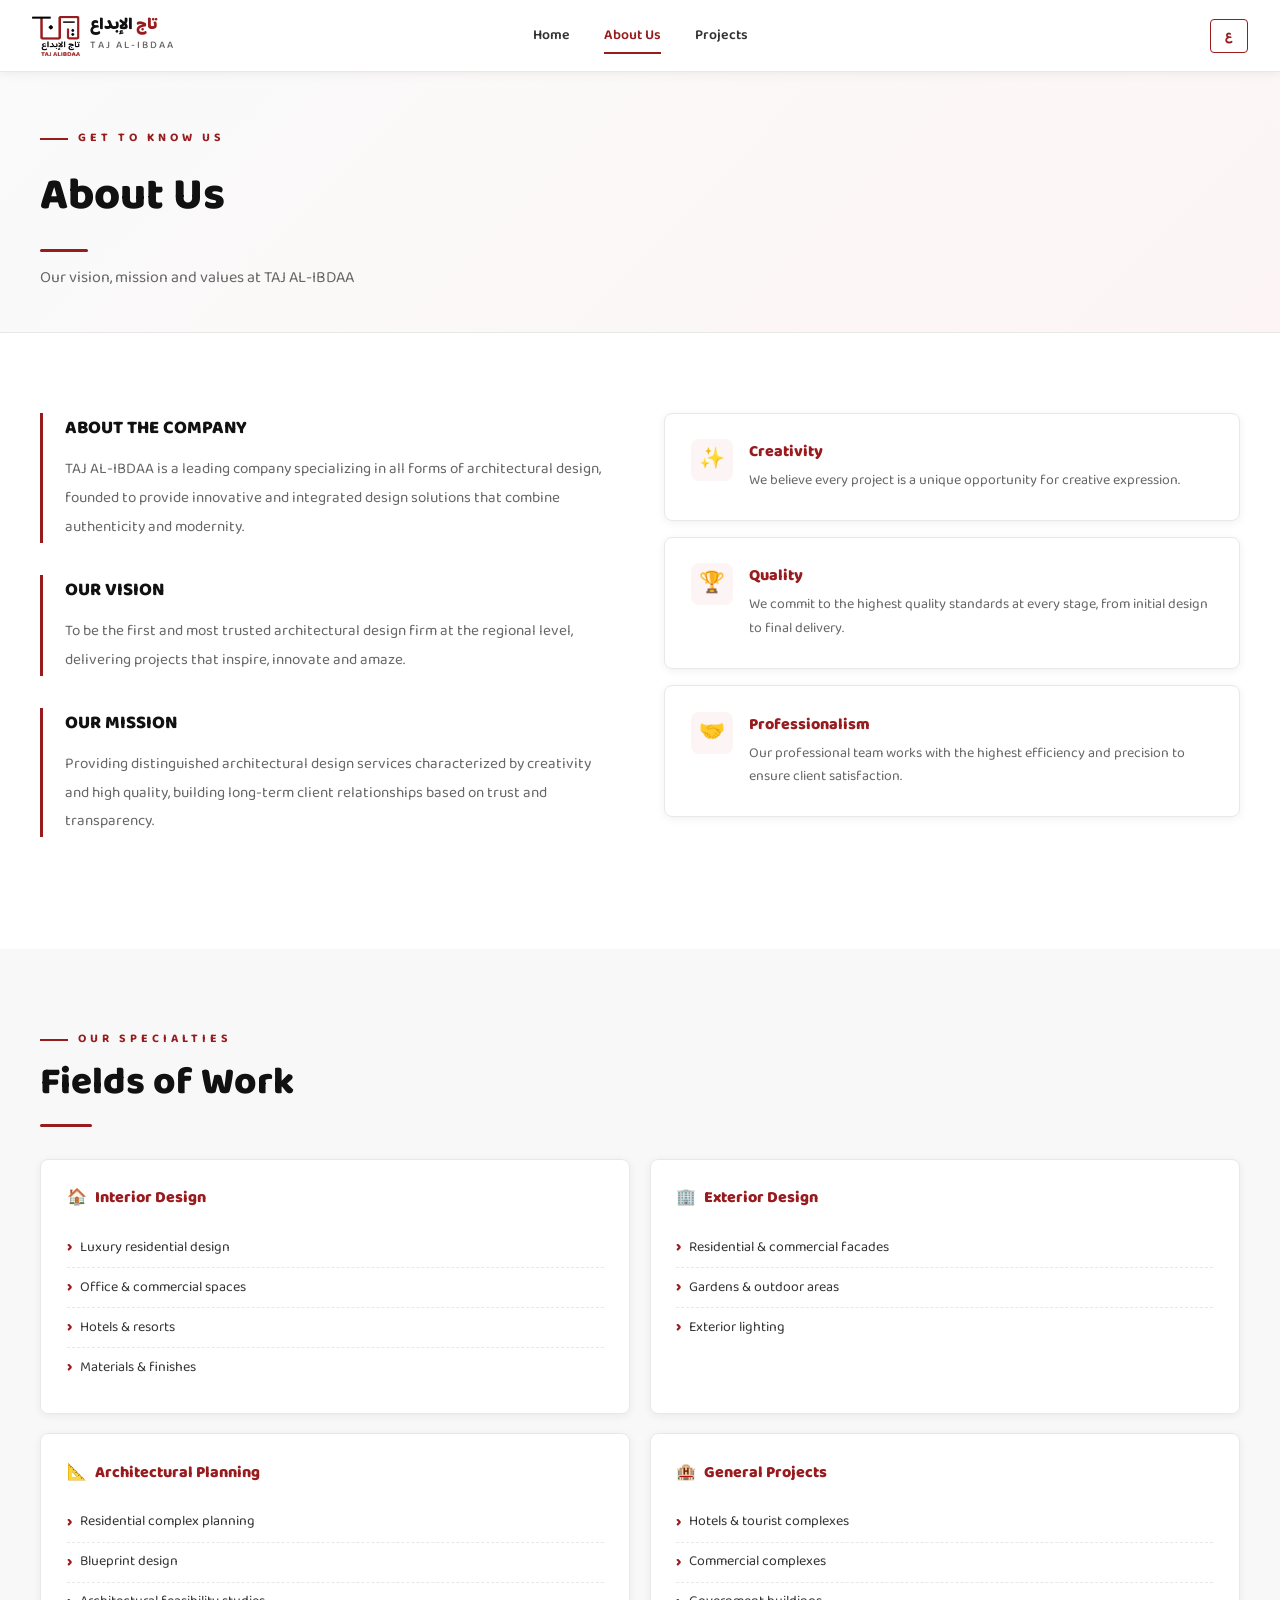
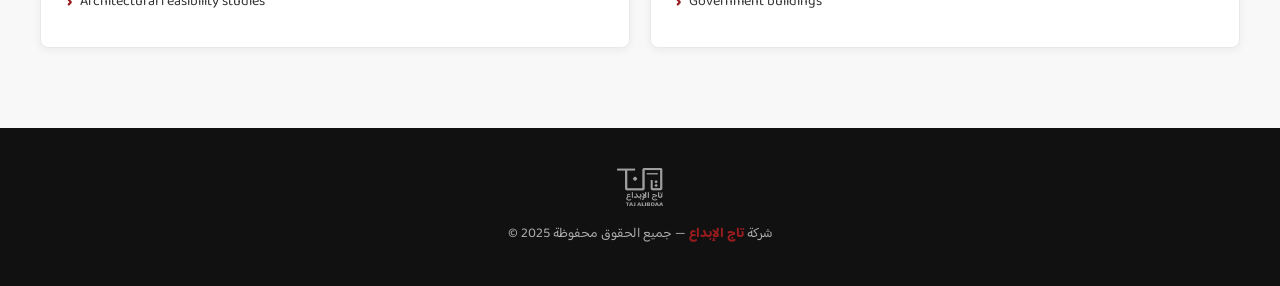
==== commit 228ad75f: "Add files via upload" ====
--- a/about.html
+++ b/about.html
@@ -1,226 +1,110 @@
 <!DOCTYPE html>
 <html lang="ar" dir="rtl">
 <head>
-<meta charset="UTF-8">
-<meta name="viewport" content="width=device-width, initial-scale=1.0">
+<meta charset="UTF-8"><meta name="viewport" content="width=device-width,initial-scale=1.0">
 <title>من نحن | تاج الإبداع</title>
-<link href="https://fonts.googleapis.com/css2?family=Baloo+Bhaijaan+2:wght@400;500;600;700;800&display=swap" rel="stylesheet">
+<link rel="stylesheet" href="style.css">
 <style>
-:root {--wine:#981B1E;--wine-dark:#7a1518;--black:#111111;--gray:#555;--light-gray:#f5f5f5;--white:#fff;--font:'Baloo Bhaijaan 2',sans-serif;--transition:0.4s cubic-bezier(0.4,0,0.2,1);}
-*,*::before,*::after{box-sizing:border-box;margin:0;padding:0;}
-html{scroll-behavior:smooth;}
-body{font-family:var(--font);background:var(--white);color:var(--black);overflow-x:hidden;direction:rtl;}
-nav{position:fixed;top:0;left:0;right:0;z-index:1000;background:rgba(255,255,255,0.95);backdrop-filter:blur(12px);border-bottom:1px solid rgba(152,27,30,0.12);padding:0 2rem;height:72px;display:flex;align-items:center;justify-content:center;transition:box-shadow var(--transition);}
-nav.scrolled{box-shadow:0 4px 24px rgba(152,27,30,0.1);}
-.nav-inner{width:100%;max-width:1200px;display:flex;align-items:center;justify-content:space-between;}
-.nav-logo{display:flex;align-items:center;gap:10px;text-decoration:none;}
-.nav-logo img{height:44px;width:auto;}
-.nav-links{display:flex;align-items:center;gap:2.5rem;list-style:none;}
-.nav-links a{text-decoration:none;color:var(--black);font-weight:500;font-size:1rem;position:relative;padding-bottom:4px;transition:color var(--transition);}
-.nav-links a::after{content:'';position:absolute;bottom:0;right:0;left:0;height:2px;background:var(--wine);transform:scaleX(0);transform-origin:right;transition:transform var(--transition);}
-.nav-links a:hover{color:var(--wine);}
-.nav-links a:hover::after,.nav-links a.active::after{transform:scaleX(1);}
-.nav-links a.active{color:var(--wine);}
-.lang-btn{background:none;border:1.5px solid var(--wine);color:var(--wine);padding:5px 16px;border-radius:20px;cursor:pointer;font-family:var(--font);font-size:0.9rem;transition:all var(--transition);}
-.lang-btn:hover{background:var(--wine);color:var(--white);}
-.hamburger{display:none;flex-direction:column;gap:5px;cursor:pointer;background:none;border:none;padding:4px;}
-.hamburger span{display:block;width:24px;height:2px;background:var(--black);transition:all var(--transition);}
-.mobile-menu{display:none;position:fixed;top:72px;left:0;right:0;background:var(--white);border-bottom:1px solid rgba(152,27,30,0.12);padding:1rem 2rem 2rem;z-index:999;box-shadow:0 8px 32px rgba(0,0,0,0.1);}
-.mobile-menu.open{display:block;animation:slideDown 0.3s ease;}
-@keyframes slideDown{from{opacity:0;transform:translateY(-10px);}to{opacity:1;transform:translateY(0);}}
-.mobile-menu ul{list-style:none;}
-.mobile-menu ul li{padding:12px 0;border-bottom:1px solid #f0f0f0;}
-.mobile-menu ul li:last-child{border-bottom:none;}
-.mobile-menu ul li a{text-decoration:none;color:var(--black);font-size:1.1rem;font-weight:600;}
-/* PAGE HEADER */
-.page-header{padding:160px 2rem 80px;background:linear-gradient(135deg,#fff 0%,rgba(152,27,30,0.04) 100%);border-bottom:1px solid rgba(152,27,30,0.1);text-align:center;}
-.page-header .label{font-size:0.85rem;font-weight:700;letter-spacing:3px;text-transform:uppercase;color:var(--wine);margin-bottom:1rem;}
-.page-header h1{font-size:clamp(2.5rem,5vw,4rem);font-weight:800;}
-.page-header h1 span{color:var(--wine);}
-/* SECTIONS */
-section{padding:100px 2rem;}
-.container{max-width:1200px;margin:0 auto;}
-.section-label{font-size:0.85rem;font-weight:700;letter-spacing:3px;text-transform:uppercase;color:var(--wine);margin-bottom:1rem;}
-.section-title{font-size:clamp(1.8rem,3.5vw,2.8rem);font-weight:800;color:var(--black);margin-bottom:1rem;line-height:1.2;}
-.section-title span{color:var(--wine);}
-.section-desc{font-size:1.05rem;color:var(--gray);line-height:1.9;}
-/* MISSION VISION */
-.mv-grid{display:grid;grid-template-columns:1fr 1fr;gap:3rem;margin-top:4rem;}
-.mv-card{background:var(--white);border:1px solid rgba(0,0,0,0.06);border-radius:24px;padding:3rem;position:relative;overflow:hidden;transition:all var(--transition);}
-.mv-card::before{content:'';position:absolute;top:0;left:0;right:0;height:4px;background:var(--wine);}
-.mv-card:hover{box-shadow:0 20px 60px rgba(0,0,0,0.08);transform:translateY(-4px);}
-.mv-icon{font-size:3rem;margin-bottom:1.5rem;}
-.mv-card h3{font-size:1.5rem;font-weight:800;margin-bottom:1rem;}
-.mv-card p{color:var(--gray);line-height:1.9;}
-/* FIELDS */
-.fields-section{background:var(--light-gray);}
-.fields-grid{display:grid;grid-template-columns:repeat(auto-fit,minmax(250px,1fr));gap:2rem;margin-top:3rem;}
-.field-item{background:var(--white);border-radius:20px;padding:2.5rem;text-align:center;border:1px solid transparent;transition:all var(--transition);}
-.field-item:hover{border-color:rgba(152,27,30,0.2);box-shadow:0 12px 40px rgba(0,0,0,0.08);transform:translateY(-4px);}
-.field-icon{font-size:2.5rem;margin-bottom:1rem;}
-.field-item h4{font-size:1.15rem;font-weight:700;color:var(--black);}
-/* TIMELINE */
-.timeline{position:relative;padding-right:3rem;}
-.timeline::before{content:'';position:absolute;right:0;top:0;bottom:0;width:2px;background:linear-gradient(to bottom,var(--wine),transparent);}
-.timeline-item{position:relative;padding-bottom:2.5rem;}
-.timeline-item::before{content:'';position:absolute;right:-3rem;top:4px;width:12px;height:12px;background:var(--wine);border-radius:50%;border:3px solid var(--white);box-shadow:0 0 0 2px var(--wine);}
-.timeline-item h4{font-size:1.1rem;font-weight:700;margin-bottom:0.5rem;}
-.timeline-item p{color:var(--gray);font-size:0.95rem;line-height:1.7;}
-/* TEAM */
-.team-grid{display:grid;grid-template-columns:repeat(auto-fit,minmax(200px,1fr));gap:2rem;margin-top:3rem;}
-.team-card{text-align:center;padding:2rem;border-radius:20px;background:var(--white);border:1px solid rgba(0,0,0,0.06);transition:all var(--transition);}
-.team-card:hover{box-shadow:0 12px 40px rgba(0,0,0,0.08);transform:translateY(-4px);}
-.team-avatar{width:80px;height:80px;background:rgba(152,27,30,0.1);border-radius:50%;display:flex;align-items:center;justify-content:center;font-size:2rem;margin:0 auto 1rem;}
-.team-card h4{font-size:1rem;font-weight:700;}
-.team-card span{font-size:0.85rem;color:var(--wine);}
-/* FOOTER */
-footer{background:var(--black);padding:60px 2rem 30px;color:rgba(255,255,255,0.7);}
-.footer-inner{max-width:1200px;margin:0 auto;display:grid;grid-template-columns:2fr 1fr 1fr;gap:4rem;}
-.footer-brand img{height:48px;margin-bottom:1rem;filter:brightness(0) invert(1);}
-.footer-brand p{font-size:0.9rem;line-height:1.8;color:rgba(255,255,255,0.5);}
-.footer-col h4{color:var(--white);font-weight:700;margin-bottom:1.2rem;}
-.footer-col ul{list-style:none;}
-.footer-col ul li{padding:4px 0;}
-.footer-col ul li a{color:rgba(255,255,255,0.5);text-decoration:none;transition:color var(--transition);font-size:0.9rem;}
-.footer-col ul li a:hover{color:var(--wine);}
-.footer-bottom{max-width:1200px;margin:3rem auto 0;padding-top:1.5rem;border-top:1px solid rgba(255,255,255,0.08);display:flex;justify-content:space-between;align-items:center;font-size:0.85rem;color:rgba(255,255,255,0.3);flex-wrap:wrap;gap:1rem;}
-@media(max-width:768px){.mv-grid{grid-template-columns:1fr;}.footer-inner{grid-template-columns:1fr;}.footer-brand{grid-column:span 1;}.nav-links{display:none;}.hamburger{display:flex;}}
-/* Anim */
-.fade-in{opacity:0;transform:translateY(24px);transition:opacity 0.6s ease,transform 0.6s ease;}
-.fade-in.visible{opacity:1;transform:none;}
+.about-grid{display:grid;grid-template-columns:1fr 1fr;gap:3rem;align-items:start}
+.about-block{padding-right:1.4rem;border-right:3px solid var(--red);margin-bottom:2rem}
+html[dir="ltr"] .about-block{padding-right:0;padding-left:1.4rem;border-right:none;border-left:3px solid var(--red)}
+.about-block h3{font-size:1.15rem;font-weight:800;margin-bottom:0.7rem;text-transform:uppercase;color:var(--black)}
+.about-block p{font-size:0.95rem;line-height:1.9;color:var(--gray-mid)}
+.value-card{background:white;border:1px solid var(--gray-border);border-radius:8px;padding:1.6rem;margin-bottom:1rem;box-shadow:var(--shadow-sm);transition:var(--transition);display:flex;gap:1rem;align-items:flex-start}
+.value-card:hover{box-shadow:var(--shadow-md);transform:translateX(-3px)}
+html[dir="ltr"] .value-card:hover{transform:translateX(3px)}
+.value-icon{width:42px;height:42px;background:var(--red-pale);border-radius:8px;display:flex;align-items:center;justify-content:center;font-size:1.3rem;flex-shrink:0}
+.value-body h4{font-size:1rem;font-weight:800;color:var(--red);margin-bottom:4px}
+.value-body p{font-size:0.88rem;line-height:1.7;color:var(--gray-mid)}
+.srv-detail-grid{display:grid;grid-template-columns:repeat(2,1fr);gap:1.2rem;margin-top:2rem}
+.sd-card{background:white;border:1px solid var(--gray-border);border-radius:8px;padding:1.6rem;box-shadow:var(--shadow-sm);transition:var(--transition)}
+.sd-card:hover{box-shadow:var(--shadow-md);transform:translateY(-3px)}
+.sd-card h3{font-size:1rem;font-weight:800;color:var(--red);margin-bottom:1rem;display:flex;align-items:center;gap:8px}
+.sd-card ul{list-style:none;padding:0}
+.sd-card li{padding:6px 0;border-bottom:1px dashed var(--gray-border);font-size:0.88rem;color:var(--gray-dark);display:flex;align-items:center;gap:8px}
+.sd-card li:last-child{border-bottom:none}
+.sd-card li::before{content:'›';color:var(--red);font-weight:800;font-size:1rem}
+@media(max-width:900px){.about-grid,.srv-detail-grid{grid-template-columns:1fr}}
 </style>
 </head>
 <body>
-<nav id="mainNav">
+<nav>
   <div class="nav-inner">
-    <a href="index.html" class="nav-logo"><img src="[data-uri]" alt="تاج الإبداع"></a>
-    <ul class="nav-links" id="navLinks">
+    <a href="index.html" class="nav-logo">
+      <img src="[data-uri]" alt="تاج الإبداع">
+      <div><div class="nav-logo-text"><span class="red">تاج</span> الإبداع</div><span class="nav-logo-sub">TAJ AL-IBDAA</span></div>
+    </a>
+    <ul class="nav-center" id="navLinks">
       <li><a href="index.html" data-ar="الرئيسية" data-en="Home">الرئيسية</a></li>
-      <li><a href="about.html" class="active" data-ar="من نحن" data-en="About">من نحن</a></li>
-      <li><a href="projects.html" data-ar="الأعمال" data-en="Portfolio">الأعمال</a></li>
-      <li><a href="index.html#contact" data-ar="تواصل معنا" data-en="Contact">تواصل معنا</a></li>
+      <li><a href="about.html" class="active" data-ar="من نحن" data-en="About Us">من نحن</a></li>
+      <li><a href="projects.html" data-ar="الأعمال" data-en="Projects">الأعمال</a></li>
     </ul>
-    <div style="display:flex;gap:1rem;align-items:center;">
-      <button class="lang-btn" onclick="toggleLang()">EN</button>
-      <button class="hamburger" onclick="toggleMobile()"><span></span><span></span><span></span></button>
+    <div class="nav-right">
+      <button class="lang-btn" onclick="toggleLang()" id="langBtn">EN</button>
+      <div class="hamburger" onclick="toggleMenu()"><span></span><span></span><span></span></div>
     </div>
   </div>
 </nav>
-<div class="mobile-menu" id="mobileMenu">
-  <ul>
-    <li><a href="index.html">الرئيسية</a></li>
-    <li><a href="about.html">من نحن</a></li>
-    <li><a href="projects.html">الأعمال</a></li>
-  </ul>
+
+<div class="page-header">
+  <div class="container">
+    <div class="section-eyebrow anim-up" data-ar="تعرّف علينا" data-en="Get to Know Us">تعرّف علينا</div>
+    <h1 class="anim-up d1" data-ar="من نحن" data-en="About Us">من نحن</h1>
+    <div class="ph-line"></div>
+    <p class="anim-up d2" data-ar="رؤيتنا ورسالتنا وقيمنا في شركة تاج الإبداع" data-en="Our vision, mission and values at TAJ AL-IBDAA">رؤيتنا ورسالتنا وقيمنا في شركة تاج الإبداع</p>
+  </div>
 </div>
 
-<!-- PAGE HEADER -->
-<div class="page-header">
-  <div class="label" data-ar="من نحن" data-en="About Us">من نحن</div>
-  <h1 data-ar="<span>تاج الإبداع</span>" data-en="<span>Taj AlIbdaa</span>"><span>تاج الإبداع</span></h1>
-</div>
-
-<!-- ABOUT -->
-<section>
+<section class="section">
   <div class="container">
-    <div style="display:grid;grid-template-columns:1fr 1fr;gap:5rem;align-items:center;" class="fade-in">
+    <div class="about-grid">
       <div>
-        <div class="section-label" data-ar="قصتنا" data-en="Our Story">قصتنا</div>
-        <h2 class="section-title" data-ar="نبذة عن <span>الشركة</span>" data-en="About the <span>Company</span>">نبذة عن <span>الشركة</span></h2>
-        <p class="section-desc" style="margin-bottom:1.5rem;" data-ar="شركة تاج الإبداع هي شركة متخصصة في مجال التصميم المعماري والداخلي والتخطيط، تأسست بهدف تقديم خدمات هندسية وتصميمية متكاملة تلبي تطلعات عملائها وتتجاوز توقعاتهم." data-en="Taj AlIbdaa is a company specializing in architectural and interior design and planning, established to provide comprehensive engineering and design services that meet and exceed client expectations.">شركة تاج الإبداع هي شركة متخصصة في مجال التصميم المعماري والداخلي والتخطيط، تأسست بهدف تقديم خدمات هندسية وتصميمية متكاملة تلبي تطلعات عملائها وتتجاوز توقعاتهم.</p>
-        <p class="section-desc" data-ar="تعمل الشركة بفريق من المهندسين والمصممين المتخصصين ذوي الخبرة العالية، مع الحرص الدائم على الجودة والدقة في كل مشروع، بدءاً من مرحلة الفكرة وحتى التنفيذ النهائي." data-en="The company operates with a team of highly experienced specialized engineers and designers, always ensuring quality and precision in every project, from the initial concept to final execution.">تعمل الشركة بفريق من المهندسين والمصممين المتخصصين ذوي الخبرة العالية، مع الحرص الدائم على الجودة والدقة في كل مشروع، بدءاً من مرحلة الفكرة وحتى التنفيذ النهائي.</p>
+        <div class="about-block anim-up d1">
+          <h3 data-ar="عن الشركة" data-en="About the Company">عن الشركة</h3>
+          <p data-ar="شركة تاج الإبداع هي شركة رائدة متخصصة في مجال التصميم المعماري بكافة أشكاله، تأسست بهدف تقديم حلول تصميمية مبتكرة ومتكاملة تجمع بين الأصالة والمعاصرة، وتلبي تطلعات العملاء وتتجاوز توقعاتهم." data-en="TAJ AL-IBDAA is a leading company specializing in all forms of architectural design, founded to provide innovative and integrated design solutions that combine authenticity and modernity.">شركة تاج الإبداع هي شركة رائدة متخصصة في مجال التصميم المعماري بكافة أشكاله، تأسست بهدف تقديم حلول تصميمية مبتكرة ومتكاملة تجمع بين الأصالة والمعاصرة.</p>
+        </div>
+        <div class="about-block anim-up d2">
+          <h3 data-ar="رؤيتنا" data-en="Our Vision">رؤيتنا</h3>
+          <p data-ar="أن نكون الشركة الأولى والأكثر ثقة في مجال التصميم المعماري على المستوى الإقليمي، من خلال تقديم مشاريع تُلهم وتبتكر وتُدهش." data-en="To be the first and most trusted architectural design firm at the regional level, delivering projects that inspire, innovate and amaze.">أن نكون الشركة الأولى والأكثر ثقة في مجال التصميم المعماري على المستوى الإقليمي.</p>
+        </div>
+        <div class="about-block anim-up d3">
+          <h3 data-ar="رسالتنا" data-en="Our Mission">رسالتنا</h3>
+          <p data-ar="تقديم خدمات تصميم معماري متميزة تتسم بالإبداع والجودة العالية، وبناء علاقات طويلة الأمد مع عملائنا قائمة على الثقة والشفافية." data-en="Providing distinguished architectural design services characterized by creativity and high quality, building long-term client relationships based on trust and transparency.">تقديم خدمات تصميم معماري متميزة تتسم بالإبداع والجودة العالية، وبناء علاقات طويلة الأمد مع عملائنا.</p>
+        </div>
       </div>
-      <div style="border-radius:24px;overflow:hidden;box-shadow:0 24px 64px rgba(0,0,0,0.12);">
-        <img src="[data-uri]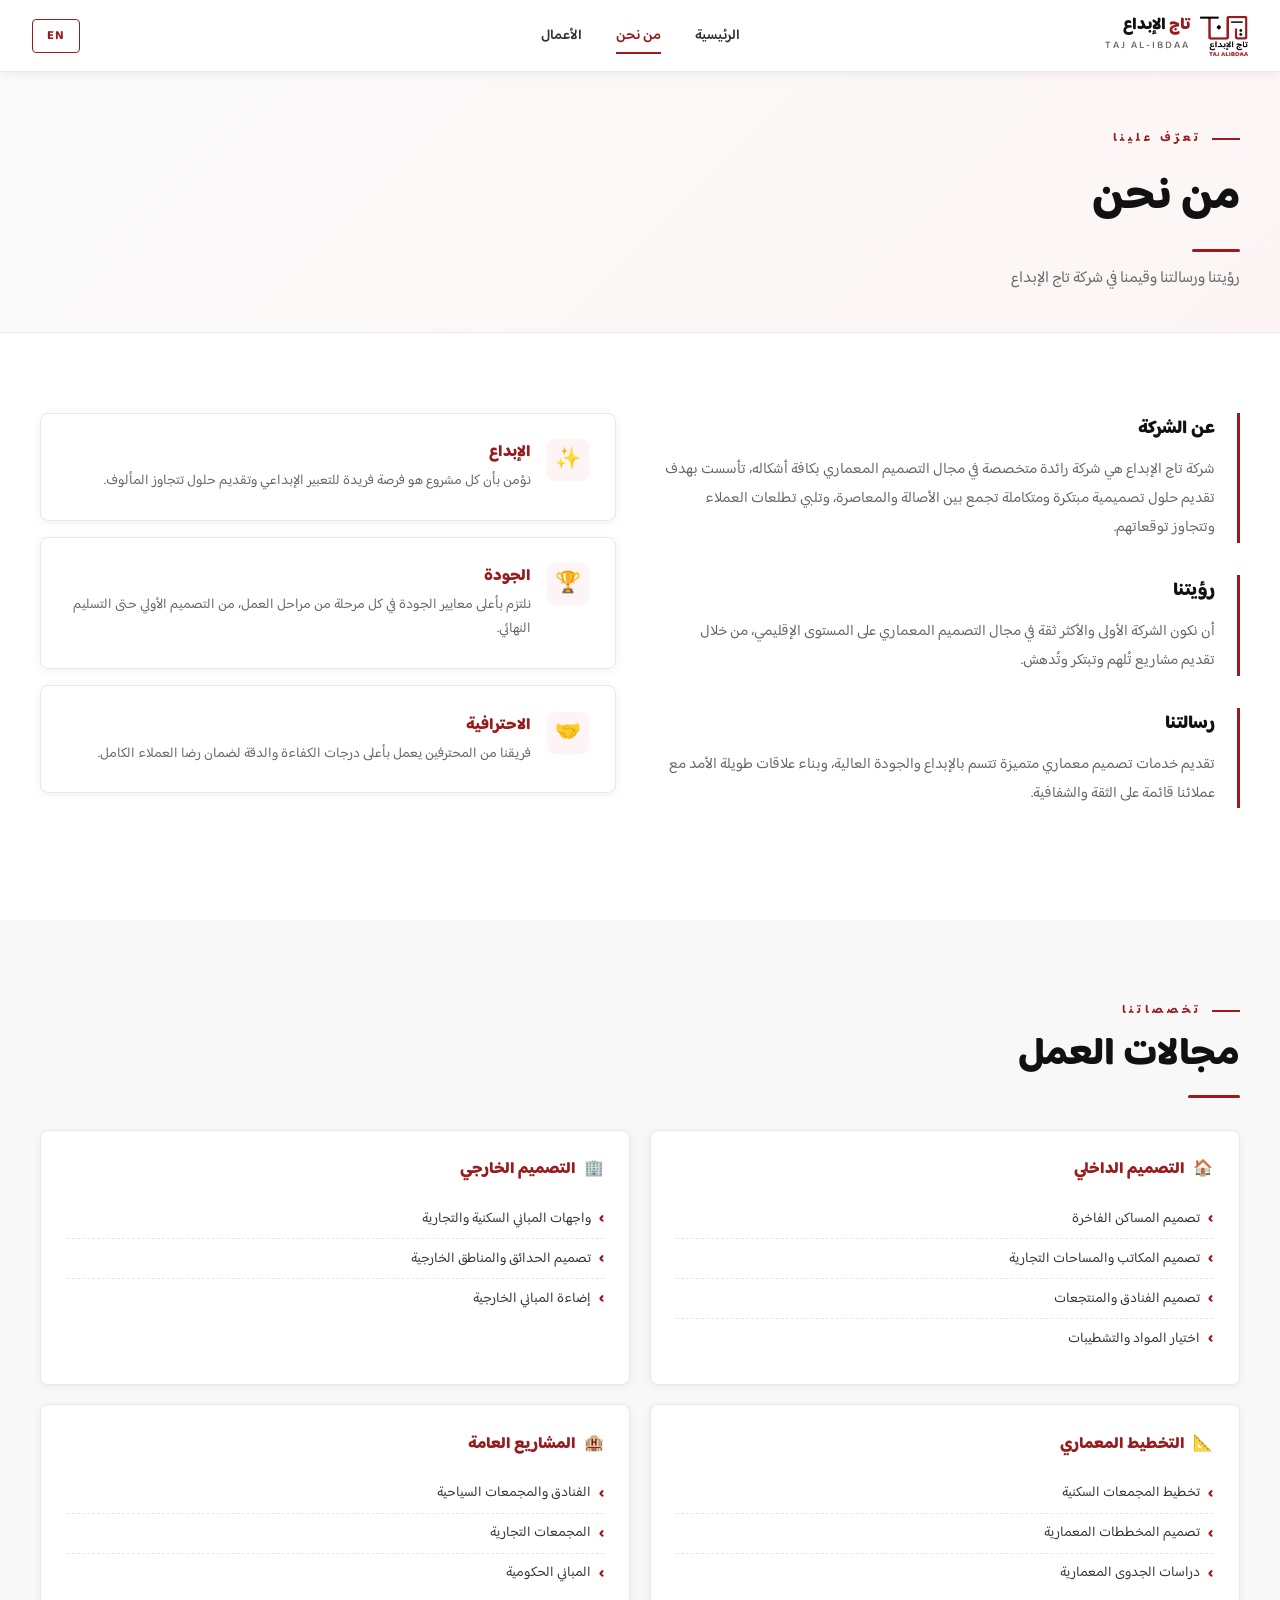
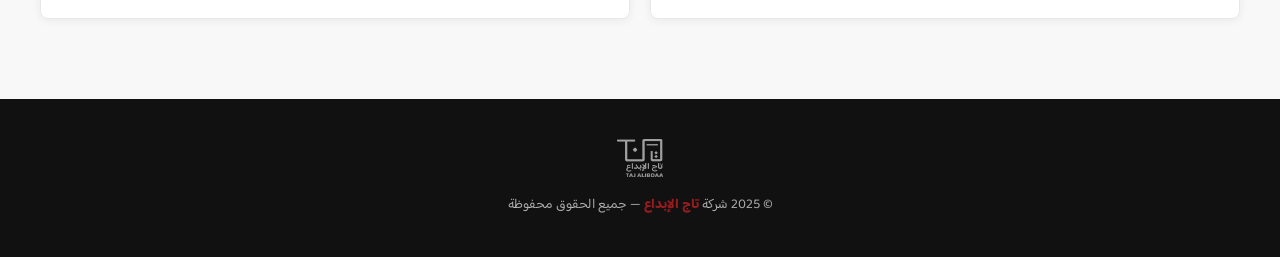
==== commit c0775342: "Add files via upload" ====
--- a/about.html
+++ b/about.html
@@ -98,7 +98,7 @@
 <footer><div class="footer-inner"><div class="footer-logo"><img src="[data-uri]" alt="تاج الإبداع"></div><p>© 2025 شركة <span>تاج الإبداع</span> — جميع الحقوق محفوظة</p></div></footer>
 
 <script>
-let lang = localStorage.getItem('taj_lang') || (navigator.language.startsWith('ar') ? 'ar' : 'en');
+let lang = localStorage.getItem('taj_lang') || 'ar';
 function applyLang() { document.documentElement.lang=lang; document.documentElement.dir=lang==='ar'?'rtl':'ltr'; document.getElementById('langBtn').textContent=lang==='ar'?'EN':'ع'; document.querySelectorAll('[data-ar]').forEach(el=>{ el.innerHTML=lang==='ar'?el.dataset.ar:el.dataset.en; }); }
 window.toggleLang = () => { lang=lang==='ar'?'en':'ar'; localStorage.setItem('taj_lang',lang); applyLang(); };
 window.toggleMenu = () => document.getElementById('navLinks').classList.toggle('open');
